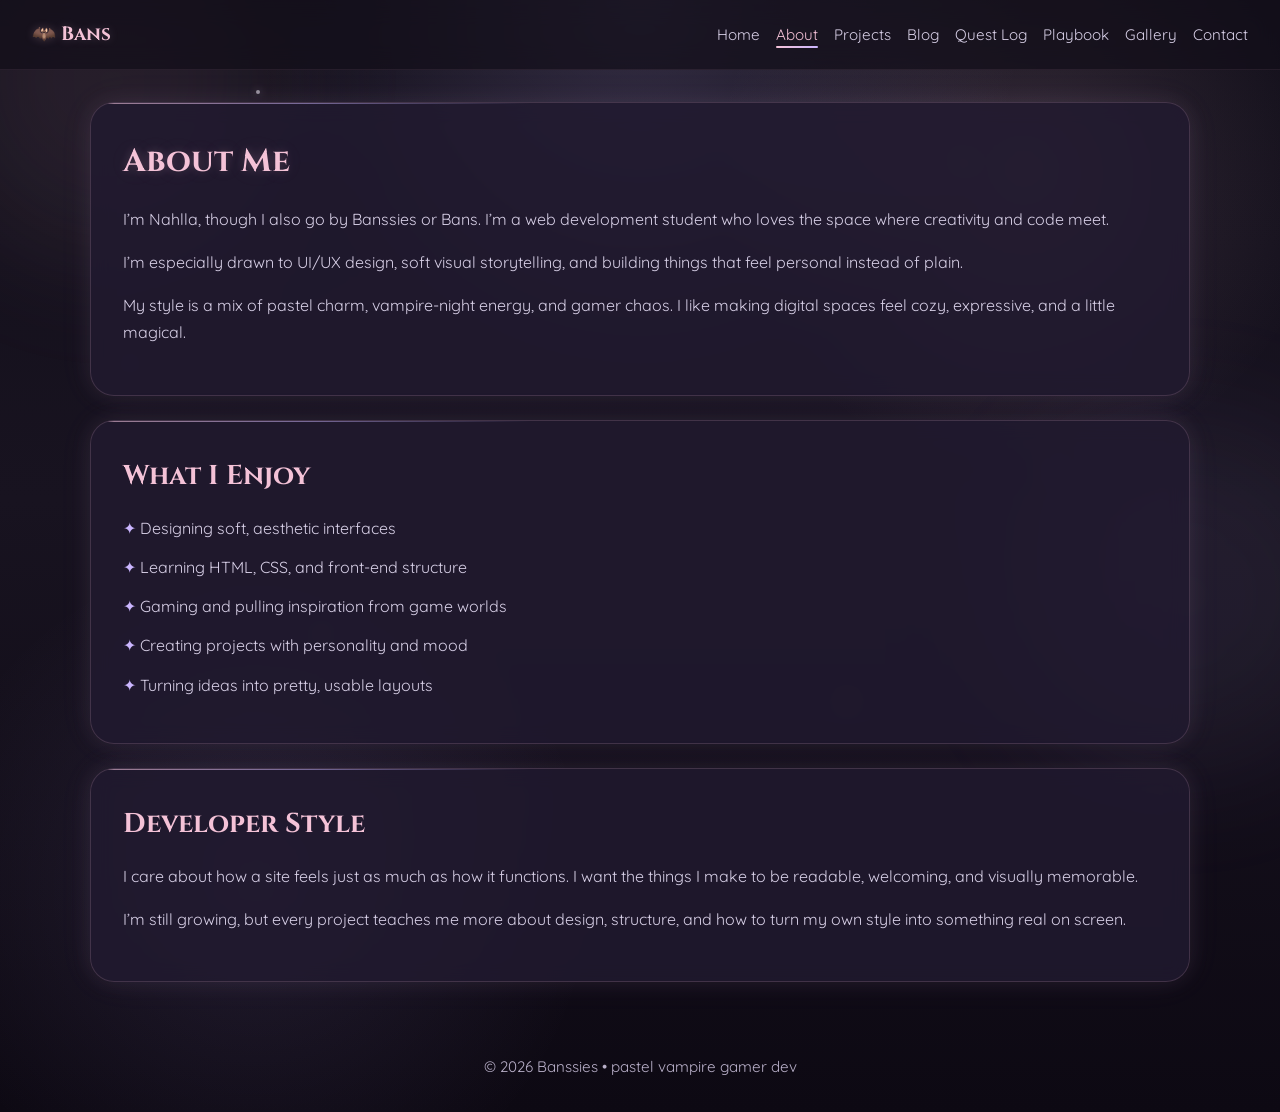
==== about.html @ f19340f7 "UHHHHHH" ====
<!DOCTYPE html>
<html lang="en">
<head>
  <meta charset="UTF-8" />
  <meta name="viewport" content="width=device-width, initial-scale=1.0" />
  <title>Banssies | About</title>
  <link rel="stylesheet" href="style.css" />
</head>
<body>
  <div class="sparkles" aria-hidden="true">
    <span></span><span></span><span></span>
    <span></span><span></span><span></span>
  </div>

  <nav class="navbar">
    <div class="nav-logo">🦇 Bans</div>
    <ul class="nav-links">
      <li><a href="index.html">Home</a></li>
      <li><a href="about.html" class="active">About</a></li>
      <li><a href="projects.html">Projects</a></li>
      <li><a href="blog.html">Blog</a></li>
      <li><a href="quest-log.html">Quest Log</a></li>
      <li><a href="playbook.html">Playbook</a></li>
      <li><a href="gallery.html">Gallery</a></li>
      <li><a href="contact.html">Contact</a></li>
    </ul>
  </nav>

  <main class="page-layout page-top">
    <section class="card">
      <h1 class="page-title">About Me</h1>
      <p>
        I’m Nahlla, though I also go by Banssies or Bans. I’m a web development
        student who loves the space where creativity and code meet.
      </p>
      <p>
        I’m especially drawn to UI/UX design, soft visual storytelling, and
        building things that feel personal instead of plain.
      </p>
      <p>
        My style is a mix of pastel charm, vampire-night energy, and gamer chaos.
        I like making digital spaces feel cozy, expressive, and a little magical.
      </p>
    </section>

    <section class="card">
      <h2>What I Enjoy</h2>
      <ul class="pretty-list">
        <li>Designing soft, aesthetic interfaces</li>
        <li>Learning HTML, CSS, and front-end structure</li>
        <li>Gaming and pulling inspiration from game worlds</li>
        <li>Creating projects with personality and mood</li>
        <li>Turning ideas into pretty, usable layouts</li>
      </ul>
    </section>

    <section class="card">
      <h2>Developer Style</h2>
      <p>
        I care about how a site feels just as much as how it functions. I want
        the things I make to be readable, welcoming, and visually memorable.
      </p>
      <p>
        I’m still growing, but every project teaches me more about design,
        structure, and how to turn my own style into something real on screen.
      </p>
    </section>
  </main>

  <footer>
    <p>© 2026 Banssies • pastel vampire gamer dev</p>
  </footer>
</body>
</html>
---- style.css ----
@import url('https://fonts.googleapis.com/css2?family=Cinzel:wght@400;600;700&family=Quicksand:wght@400;500;700&display=swap');

:root {
  --bg-main: #120f1a;
  --bg-dark: #181320;
  --bg-card: rgba(34, 26, 48, 0.82);
  --text-main: #f8f4ff;
  --text-soft: #d7cfe6;
  --text-fade: #b9b0c9;
  --pink: #f4c2d7;
  --rose: #d98ca3;
  --lavender: #cbb6ff;
  --silver: #c9c2d8;
  --border: rgba(244, 194, 215, 0.16);
  --border-soft: rgba(203, 182, 255, 0.14);
}

* {
  margin: 0;
  padding: 0;
  box-sizing: border-box;
}

html {
  scroll-behavior: smooth;
}

body {
  font-family: 'Quicksand', sans-serif;
  color: var(--text-main);
  line-height: 1.7;
  min-height: 100vh;
  overflow-x: hidden;
  background:
    radial-gradient(circle at top, rgba(203, 182, 255, 0.18), transparent 30%),
    radial-gradient(circle at 80% 15%, rgba(244, 194, 215, 0.14), transparent 22%),
    radial-gradient(circle at 20% 80%, rgba(191, 168, 255, 0.1), transparent 25%),
    linear-gradient(180deg, #120f1a 0%, #181320 45%, #0d0913 100%);
  position: relative;
}

body::before,
body::after {
  content: "";
  position: fixed;
  width: 22rem;
  height: 22rem;
  border-radius: 50%;
  filter: blur(70px);
  z-index: -1;
  opacity: 0.55;
  animation: floatGlow 10s ease-in-out infinite;
}

body::before {
  top: -6rem;
  left: -4rem;
  background: rgba(244, 194, 215, 0.16);
}

body::after {
  right: -5rem;
  bottom: 8rem;
  background: rgba(203, 182, 255, 0.13);
  animation-delay: 2s;
}

@keyframes floatGlow {
  0%, 100% {
    transform: translateY(0px) translateX(0px) scale(1);
  }
  50% {
    transform: translateY(20px) translateX(10px) scale(1.06);
  }
}

.sparkles {
  position: fixed;
  inset: 0;
  pointer-events: none;
  z-index: -1;
}

.sparkles span {
  position: absolute;
  width: 4px;
  height: 4px;
  background: rgba(248, 244, 255, 0.55);
  border-radius: 50%;
  box-shadow: 0 0 8px rgba(248, 244, 255, 0.35);
  animation: twinkle 4s infinite ease-in-out;
}

.sparkles span:nth-child(1) { top: 10%; left: 20%; animation-delay: 0s; }
.sparkles span:nth-child(2) { top: 18%; left: 75%; animation-delay: 1s; }
.sparkles span:nth-child(3) { top: 40%; left: 10%; animation-delay: 2s; }
.sparkles span:nth-child(4) { top: 52%; left: 82%; animation-delay: 1.5s; }
.sparkles span:nth-child(5) { top: 70%; left: 25%; animation-delay: 0.5s; }
.sparkles span:nth-child(6) { top: 78%; left: 66%; animation-delay: 2.5s; }

@keyframes twinkle {
  0%, 100% {
    opacity: 0.25;
    transform: scale(1);
  }
  50% {
    opacity: 0.9;
    transform: scale(1.8);
  }
}

.navbar {
  display: flex;
  justify-content: space-between;
  align-items: center;
  gap: 1rem;
  padding: 1.15rem 2rem;
  position: sticky;
  top: 0;
  z-index: 1000;
  background: rgba(18, 15, 26, 0.72);
  backdrop-filter: blur(12px);
  border-bottom: 1px solid rgba(244, 194, 215, 0.08);
}

.nav-logo {
  font-family: 'Cinzel', serif;
  color: var(--pink);
  font-size: 1.2rem;
  font-weight: 700;
  white-space: nowrap;
  text-shadow: 0 0 10px rgba(244, 194, 215, 0.22);
}

.nav-links {
  list-style: none;
  display: flex;
  flex-wrap: wrap;
  justify-content: flex-end;
  gap: 1rem;
}

.nav-links a {
  color: var(--text-soft);
  text-decoration: none;
  position: relative;
  transition: color 0.25s ease;
  font-size: 0.95rem;
}

.nav-links a::after {
  content: "";
  position: absolute;
  left: 0;
  bottom: -0.25rem;
  width: 0%;
  height: 2px;
  border-radius: 999px;
  background: linear-gradient(90deg, var(--pink), var(--lavender));
  transition: width 0.3s ease;
}

.nav-links a:hover,
.nav-links a.active {
  color: var(--pink);
}

.nav-links a:hover::after,
.nav-links a.active::after {
  width: 100%;
}

.hero {
  padding: 6rem 2rem 4rem;
  text-align: center;
}

.hero-text {
  max-width: 850px;
  margin: 0 auto;
  animation: fadeUp 1s ease;
}

.eyebrow {
  color: var(--lavender);
  letter-spacing: 1px;
  font-size: 0.95rem;
  margin-bottom: 1rem;
  text-transform: lowercase;
}

.hero h1,
.page-title {
  font-family: 'Cinzel', serif;
  color: var(--pink);
  text-shadow:
    0 0 10px rgba(244, 194, 215, 0.2),
    0 0 25px rgba(244, 194, 215, 0.1);
}

.hero h1 {
  font-size: clamp(2.7rem, 6vw, 4.7rem);
  margin-bottom: 1rem;
  animation: pulseTitle 4s ease-in-out infinite;
}

.page-title {
  font-size: 2rem;
  margin-bottom: 1rem;
}

@keyframes pulseTitle {
  0%, 100% {
    text-shadow:
      0 0 10px rgba(244, 194, 215, 0.18),
      0 0 25px rgba(244, 194, 215, 0.1);
  }
  50% {
    text-shadow:
      0 0 16px rgba(244, 194, 215, 0.32),
      0 0 34px rgba(203, 182, 255, 0.16);
  }
}

.tagline {
  max-width: 720px;
  margin: 0 auto 1.8rem;
  color: var(--text-soft);
  font-size: 1.08rem;
}

.hero-btn,
.inline-link {
  display: inline-block;
  text-decoration: none;
  color: var(--text-main);
  padding: 0.75rem 1.2rem;
  border-radius: 999px;
  border: 1px solid var(--border);
  background: linear-gradient(
    135deg,
    rgba(244, 194, 215, 0.18),
    rgba(203, 182, 255, 0.16)
  );
  box-shadow:
    0 0 14px rgba(244, 194, 215, 0.14),
    inset 0 0 8px rgba(255, 255, 255, 0.03);
  transition: transform 0.25s ease, box-shadow 0.25s ease;
}

.hero-btn:hover,
.inline-link:hover {
  transform: translateY(-3px);
  box-shadow:
    0 0 22px rgba(244, 194, 215, 0.24),
    0 0 30px rgba(203, 182, 255, 0.12);
}

.inline-link {
  margin-top: 0.85rem;
  font-size: 0.9rem;
}

.page-layout {
  width: min(1100px, 92%);
  margin: 0 auto;
  display: grid;
  gap: 1.5rem;
  padding-bottom: 3rem;
}

.page-top {
  padding-top: 2rem;
}

.card {
  position: relative;
  background: var(--bg-card);
  border: 1px solid var(--border);
  border-radius: 24px;
  padding: 2rem;
  backdrop-filter: blur(10px);
  box-shadow:
    0 0 22px rgba(244, 194, 215, 0.08),
    0 0 38px rgba(203, 182, 255, 0.05);
  animation: fadeUp 0.8s ease;
  overflow: hidden;
}

.card::before {
  content: "";
  position: absolute;
  top: 0;
  left: -20%;
  width: 60%;
  height: 1px;
  background: linear-gradient(
    90deg,
    transparent,
    rgba(244, 194, 215, 0.6),
    rgba(203, 182, 255, 0.5),
    transparent
  );
}

.card h2 {
  font-family: 'Cinzel', serif;
  color: var(--pink);
  margin-bottom: 1rem;
  font-size: 1.7rem;
}

.card p {
  color: var(--text-soft);
  margin-bottom: 1rem;
}

.pretty-list {
  list-style: none;
}

.pretty-list li {
  color: var(--text-soft);
  margin-bottom: 0.75rem;
}

.pretty-list li::before {
  content: "✦ ";
  color: var(--lavender);
}

.project-grid,
.stats-grid,
.blog-grid,
.quest-grid,
.tool-grid,
.gallery-grid {
  display: grid;
  gap: 1rem;
}

.project-grid,
.blog-grid,
.quest-grid,
.tool-grid,
.gallery-grid {
  grid-template-columns: repeat(auto-fit, minmax(240px, 1fr));
}

.stats-grid {
  grid-template-columns: repeat(auto-fit, minmax(220px, 1fr));
}

.project-card,
.stat-box,
.blog-post,
.quest-card,
.tool-card,
.gallery-card {
  position: relative;
  background: linear-gradient(
    180deg,
    rgba(46, 35, 63, 0.88),
    rgba(33, 25, 46, 0.88)
  );
  border: 1px solid var(--border-soft);
  border-radius: 20px;
  padding: 1.25rem;
  transition:
    transform 0.28s ease,
    border-color 0.28s ease,
    box-shadow 0.28s ease;
  overflow: hidden;
}

.project-card::before,
.stat-box::before,
.blog-post::before,
.quest-card::before,
.tool-card::before,
.gallery-card::before {
  content: "";
  position: absolute;
  inset: 0;
  background:
    radial-gradient(circle at top right, rgba(244, 194, 215, 0.08), transparent 30%),
    radial-gradient(circle at bottom left, rgba(203, 182, 255, 0.08), transparent 30%);
  pointer-events: none;
}

.project-card:hover,
.stat-box:hover,
.blog-post:hover,
.quest-card:hover,
.tool-card:hover,
.gallery-card:hover {
  transform: translateY(-5px);
  border-color: rgba(244, 194, 215, 0.32);
  box-shadow:
    0 0 18px rgba(244, 194, 215, 0.12),
    0 0 28px rgba(203, 182, 255, 0.08);
}

.project-card h3,
.blog-post h3,
.quest-card h3,
.tool-card h3,
.gallery-card h3 {
  color: var(--lavender);
  margin-bottom: 0.4rem;
  font-size: 1.2rem;
}

.project-tag {
  display: inline-block;
  margin-top: 0.8rem;
  padding: 0.35rem 0.75rem;
  border-radius: 999px;
  font-size: 0.85rem;
  color: var(--text-main);
  background: rgba(203, 182, 255, 0.12);
  border: 1px solid rgba(203, 182, 255, 0.15);
}

.stat-title,
.blog-date {
  display: block;
  color: var(--rose);
  font-size: 0.86rem;
  text-transform: uppercase;
  letter-spacing: 1px;
  margin-bottom: 0.45rem;
}

.stat-value {
  color: var(--text-main);
  font-weight: 600;
}

.quest-status {
  display: inline-block;
  margin-bottom: 0.8rem;
  padding: 0.3rem 0.7rem;
  border-radius: 999px;
  font-size: 0.8rem;
  letter-spacing: 0.5px;
  text-transform: uppercase;
}

.active-status {
  background: rgba(203, 182, 255, 0.16);
  color: var(--lavender);
  border: 1px solid rgba(203, 182, 255, 0.25);
}

.done-status {
  background: rgba(244, 194, 215, 0.16);
  color: var(--pink);
  border: 1px solid rgba(244, 194, 215, 0.25);
}

.future-status {
  background: rgba(201, 194, 216, 0.12);
  color: var(--silver);
  border: 1px solid rgba(201, 194, 216, 0.2);
}

.gallery-placeholder {
  height: 180px;
  border-radius: 16px;
  display: grid;
  place-items: center;
  margin-bottom: 1rem;
  color: var(--text-main);
  font-weight: 600;
  background:
    linear-gradient(135deg, rgba(244, 194, 215, 0.16), rgba(203, 182, 255, 0.16));
  border: 1px solid rgba(244, 194, 215, 0.15);
}

.contact-note {
  color: var(--lavender);
  font-style: italic;
}

footer {
  text-align: center;
  padding: 1.5rem 1rem 2rem;
  color: var(--text-fade);
  font-size: 0.95rem;
}

@keyframes fadeUp {
  from {
    opacity: 0;
    transform: translateY(18px);
  }
  to {
    opacity: 1;
    transform: translateY(0);
  }
}

@media (max-width: 900px) {
  .navbar {
    flex-direction: column;
    align-items: flex-start;
  }

  .nav-links {
    justify-content: flex-start;
  }
}

@media (max-width: 700px) {
  .hero {
    padding-top: 4.5rem;
  }

  .card {
    padding: 1.4rem;
  }

  .nav-links a {
    font-size: 0.9rem;
  }
}
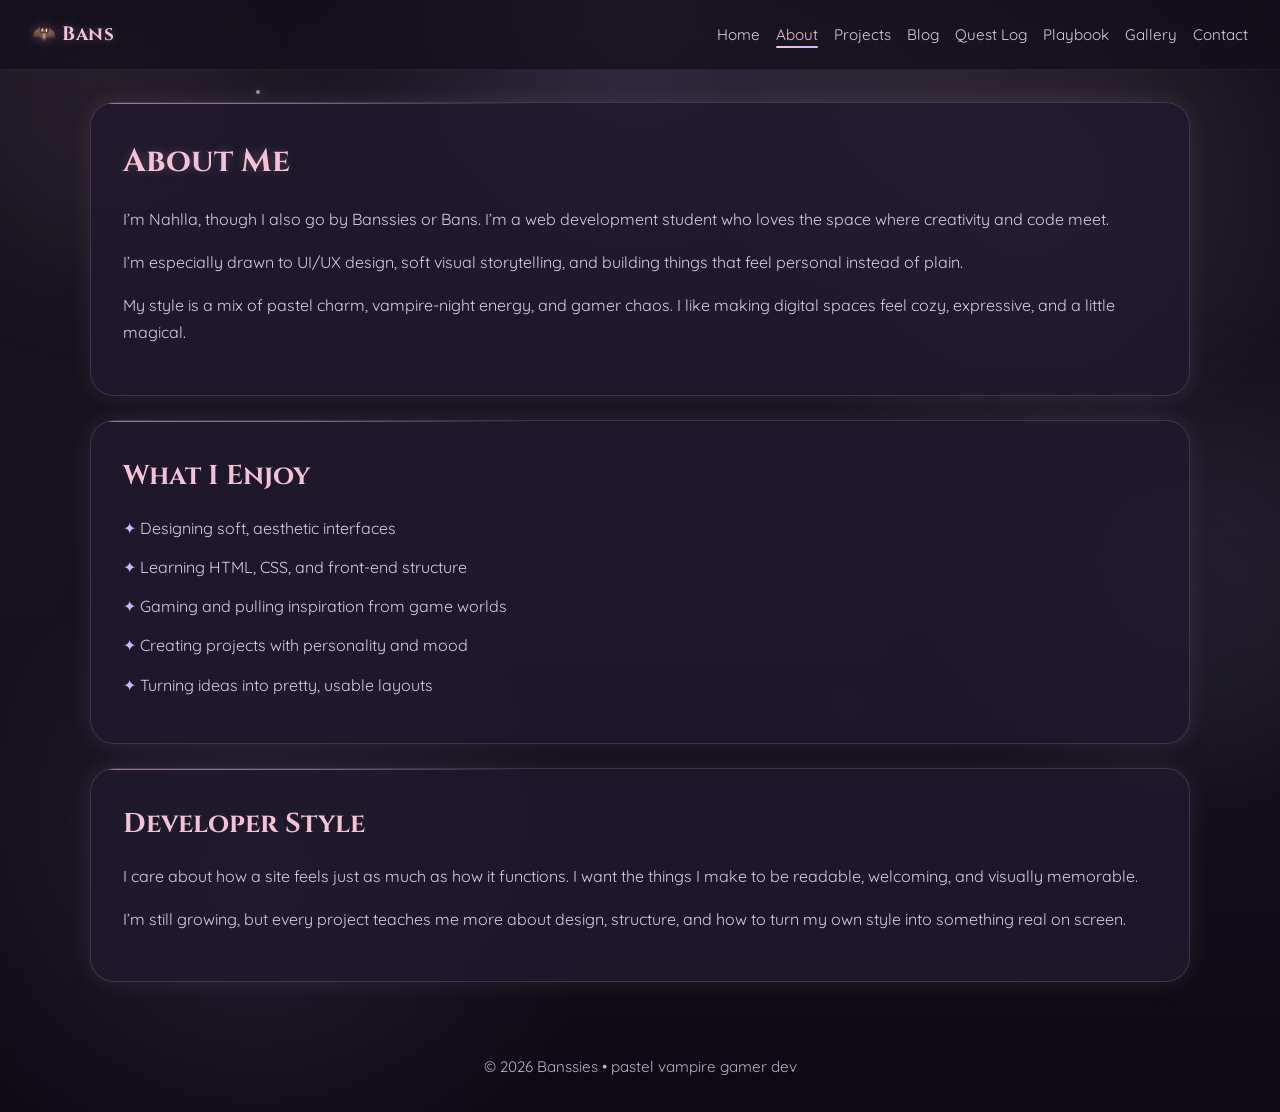
==== commit df7149ce: "lookin fineeee" ====
--- a/about.html
+++ b/about.html
@@ -6,6 +6,7 @@
   <title>Banssies | About</title>
   <link rel="stylesheet" href="style.css" />
 </head>
+<script src="script.js"></script>
 <body>
   <div class="sparkles" aria-hidden="true">
     <span></span><span></span><span></span>
--- a/style.css
+++ b/style.css
@@ -39,6 +39,7 @@
   position: relative;
 }
 
+/* floating glow blobs */
 body::before,
 body::after {
   content: "";
@@ -47,7 +48,7 @@
   height: 22rem;
   border-radius: 50%;
   filter: blur(70px);
-  z-index: -1;
+  z-index: -3;
   opacity: 0.55;
   animation: floatGlow 10s ease-in-out infinite;
 }
@@ -74,11 +75,12 @@
   }
 }
 
+/* sparkles */
 .sparkles {
   position: fixed;
   inset: 0;
   pointer-events: none;
-  z-index: -1;
+  z-index: -2;
 }
 
 .sparkles span {
@@ -97,15 +99,65 @@
 .sparkles span:nth-child(4) { top: 52%; left: 82%; animation-delay: 1.5s; }
 .sparkles span:nth-child(5) { top: 70%; left: 25%; animation-delay: 0.5s; }
 .sparkles span:nth-child(6) { top: 78%; left: 66%; animation-delay: 2.5s; }
+.sparkles span:nth-child(7) { top: 12%; left: 55%; animation-delay: 3s; }
+.sparkles span:nth-child(8) { top: 62%; left: 48%; animation-delay: 1.8s; }
+.sparkles span:nth-child(9) { top: 88%; left: 14%; animation-delay: 2.2s; }
+.sparkles span:nth-child(10) { top: 30%; left: 90%; animation-delay: 0.8s; }
 
 @keyframes twinkle {
   0%, 100% {
-    opacity: 0.25;
+    opacity: 0.2;
     transform: scale(1);
   }
   50% {
-    opacity: 0.9;
-    transform: scale(1.8);
+    opacity: 0.95;
+    transform: scale(1.9);
+  }
+}
+
+/* tiny drifting stars */
+.stars {
+  position: fixed;
+  inset: 0;
+  pointer-events: none;
+  z-index: -1;
+  overflow: hidden;
+}
+
+.stars span {
+  position: absolute;
+  display: block;
+  width: 2px;
+  height: 2px;
+  background: rgba(255, 255, 255, 0.75);
+  border-radius: 50%;
+  box-shadow: 0 0 6px rgba(255, 255, 255, 0.45);
+  animation: driftStar linear infinite;
+}
+
+.stars span:nth-child(1) { top: 8%; left: 8%; animation-duration: 18s; }
+.stars span:nth-child(2) { top: 20%; left: 34%; animation-duration: 22s; }
+.stars span:nth-child(3) { top: 12%; left: 62%; animation-duration: 20s; }
+.stars span:nth-child(4) { top: 30%; left: 82%; animation-duration: 24s; }
+.stars span:nth-child(5) { top: 48%; left: 15%; animation-duration: 19s; }
+.stars span:nth-child(6) { top: 55%; left: 44%; animation-duration: 23s; }
+.stars span:nth-child(7) { top: 64%; left: 72%; animation-duration: 18s; }
+.stars span:nth-child(8) { top: 82%; left: 26%; animation-duration: 21s; }
+.stars span:nth-child(9) { top: 74%; left: 58%; animation-duration: 25s; }
+.stars span:nth-child(10) { top: 90%; left: 84%; animation-duration: 20s; }
+
+@keyframes driftStar {
+  0% {
+    transform: translateY(0px) translateX(0px);
+    opacity: 0.35;
+  }
+  50% {
+    transform: translateY(-12px) translateX(6px);
+    opacity: 0.95;
+  }
+  100% {
+    transform: translateY(0px) translateX(0px);
+    opacity: 0.35;
   }
 }
 
@@ -129,7 +181,14 @@
   font-size: 1.2rem;
   font-weight: 700;
   white-space: nowrap;
-  text-shadow: 0 0 10px rgba(244, 194, 215, 0.22);
+  text-shadow:
+    0 0 10px rgba(244, 194, 215, 0.22),
+    0 0 18px rgba(203, 182, 255, 0.18);
+  letter-spacing: 0.5px;
+}
+
+.nav-logo .logo-accent {
+  color: var(--lavender);
 }
 
 .nav-links {
@@ -173,6 +232,21 @@
 .hero {
   padding: 6rem 2rem 4rem;
   text-align: center;
+  position: relative;
+}
+
+.hero::after {
+  content: "";
+  position: absolute;
+  inset: auto 0 0 0;
+  height: 1px;
+  background: linear-gradient(
+    90deg,
+    transparent,
+    rgba(244, 194, 215, 0.4),
+    rgba(203, 182, 255, 0.4),
+    transparent
+  );
 }
 
 .hero-text {
@@ -394,11 +468,12 @@
 .quest-card:hover,
 .tool-card:hover,
 .gallery-card:hover {
-  transform: translateY(-5px);
-  border-color: rgba(244, 194, 215, 0.32);
+  transform: translateY(-7px);
+  border-color: rgba(244, 194, 215, 0.36);
   box-shadow:
-    0 0 18px rgba(244, 194, 215, 0.12),
-    0 0 28px rgba(203, 182, 255, 0.08);
+    0 0 18px rgba(244, 194, 215, 0.15),
+    0 0 30px rgba(203, 182, 255, 0.12),
+    inset 0 0 18px rgba(255, 255, 255, 0.02);
 }
 
 .project-card h3,
@@ -483,6 +558,34 @@
   font-style: italic;
 }
 
+/* moon divider */
+.moon-divider {
+  display: flex;
+  align-items: center;
+  justify-content: center;
+  gap: 1rem;
+  padding: 0.25rem 0;
+}
+
+.moon-divider .line {
+  height: 1px;
+  width: 100%;
+  max-width: 180px;
+  background: linear-gradient(
+    90deg,
+    transparent,
+    rgba(244, 194, 215, 0.45),
+    rgba(203, 182, 255, 0.45),
+    transparent
+  );
+}
+
+.moon-divider .moon {
+  color: var(--lavender);
+  font-size: 1.1rem;
+  text-shadow: 0 0 12px rgba(203, 182, 255, 0.25);
+}
+
 footer {
   text-align: center;
   padding: 1.5rem 1rem 2rem;
@@ -524,4 +627,342 @@
   .nav-links a {
     font-size: 0.9rem;
   }
+
+  .moon-divider .line {
+    max-width: 90px;
+  }
+}
+
+/* hero gentle float */
+.hero-text {
+  animation: fadeUp 1s ease, heroFloat 5s ease-in-out infinite;
+}
+
+@keyframes heroFloat {
+  0%, 100% {
+    transform: translateY(0px);
+  }
+  50% {
+    transform: translateY(-6px);
+  }
+}
+
+/* cards fade in slightly staggered */
+.page-layout > .card:nth-of-type(1) {
+  animation: fadeUp 0.7s ease;
+}
+
+.page-layout > .card:nth-of-type(2) {
+  animation: fadeUp 0.9s ease;
+}
+
+.page-layout > .card:nth-of-type(3) {
+  animation: fadeUp 1.1s ease;
+}
+
+.page-layout > .card:nth-of-type(4) {
+  animation: fadeUp 1.3s ease;
+}
+
+/* soft shimmer sweep on cards */
+.card::after {
+  content: "";
+  position: absolute;
+  top: -20%;
+  left: -120%;
+  width: 60%;
+  height: 140%;
+  background: linear-gradient(
+    120deg,
+    transparent,
+    rgba(255, 255, 255, 0.05),
+    transparent
+  );
+  transform: rotate(12deg);
+  animation: shimmerSweep 9s linear infinite;
+  pointer-events: none;
+}
+
+@keyframes shimmerSweep {
+  0% {
+    left: -120%;
+  }
+  100% {
+    left: 140%;
+  }
+}
+
+/* stronger animated glow on buttons */
+.hero-btn,
+.inline-link {
+  background-size: 200% 200%;
+  animation: buttonGlowShift 5s ease infinite;
+}
+
+@keyframes buttonGlowShift {
+  0% {
+    background-position: 0% 50%;
+    box-shadow:
+      0 0 14px rgba(244, 194, 215, 0.14),
+      inset 0 0 8px rgba(255, 255, 255, 0.03);
+  }
+  50% {
+    background-position: 100% 50%;
+    box-shadow:
+      0 0 20px rgba(244, 194, 215, 0.22),
+      0 0 28px rgba(203, 182, 255, 0.14),
+      inset 0 0 8px rgba(255, 255, 255, 0.04);
+  }
+  100% {
+    background-position: 0% 50%;
+    box-shadow:
+      0 0 14px rgba(244, 194, 215, 0.14),
+      inset 0 0 8px rgba(255, 255, 255, 0.03);
+  }
+}
+
+/* project / blog / tool / quest cards get a soft breathing glow */
+.project-card,
+.blog-post,
+.quest-card,
+.tool-card,
+.gallery-card,
+.stat-box {
+  animation: cardBreath 6s ease-in-out infinite;
+}
+
+@keyframes cardBreath {
+  0%, 100% {
+    box-shadow:
+      0 0 10px rgba(244, 194, 215, 0.06),
+      0 0 18px rgba(203, 182, 255, 0.04);
+  }
+  50% {
+    box-shadow:
+      0 0 16px rgba(244, 194, 215, 0.12),
+      0 0 26px rgba(203, 182, 255, 0.08);
+  }
+}
+
+/* make hovered cards tilt just a tiny bit more */
+.project-card:hover,
+.blog-post:hover,
+.quest-card:hover,
+.tool-card:hover,
+.gallery-card:hover,
+.stat-box:hover {
+  transform: translateY(-7px) scale(1.015);
+}
+
+/* moon divider gently drifts */
+.moon-divider .moon {
+  animation: moonDrift 4s ease-in-out infinite;
+}
+
+@keyframes moonDrift {
+  0%, 100% {
+    transform: translateY(0px);
+    opacity: 0.85;
+  }
+  50% {
+    transform: translateY(-4px);
+    opacity: 1;
+  }
+}
+
+/* divider lines softly pulse */
+.moon-divider .line {
+  animation: linePulse 4s ease-in-out infinite;
+}
+
+@keyframes linePulse {
+  0%, 100% {
+    opacity: 0.45;
+  }
+  50% {
+    opacity: 0.9;
+  }
+}
+
+/* gallery placeholders pulse */
+.gallery-placeholder {
+  animation: placeholderPulse 4s ease-in-out infinite;
+}
+
+@keyframes placeholderPulse {
+  0%, 100% {
+    transform: scale(1);
+    box-shadow: 0 0 0 rgba(244, 194, 215, 0);
+  }
+  50% {
+    transform: scale(1.015);
+    box-shadow:
+      0 0 16px rgba(244, 194, 215, 0.12),
+      0 0 22px rgba(203, 182, 255, 0.08);
+  }
+}
+
+/* navbar logo tiny magical pulse */
+.nav-logo {
+  animation: logoPulse 4.5s ease-in-out infinite;
+}
+
+@keyframes logoPulse {
+  0%, 100% {
+    text-shadow:
+      0 0 10px rgba(244, 194, 215, 0.22),
+      0 0 18px rgba(203, 182, 255, 0.18);
+  }
+  50% {
+    text-shadow:
+      0 0 14px rgba(244, 194, 215, 0.34),
+      0 0 28px rgba(203, 182, 255, 0.22);
+  }
+}
+.floating-bat {
+  position: absolute;
+  top: 2rem;
+  right: 10%;
+  font-size: 1.4rem;
+  color: var(--lavender);
+  opacity: 0.7;
+  animation: batFloat 6s ease-in-out infinite;
+  pointer-events: none;
+}
+
+@keyframes batFloat {
+  0%, 100% {
+    transform: translateY(0px) translateX(0px) rotate(0deg);
+  }
+  25% {
+    transform: translateY(-8px) translateX(4px) rotate(-4deg);
+  }
+  50% {
+    transform: translateY(-2px) translateX(10px) rotate(2deg);
+  }
+  75% {
+    transform: translateY(-10px) translateX(2px) rotate(-3deg);
+  }
+}
+/* scroll reveal */
+.reveal {
+  opacity: 0;
+  transform: translateY(26px);
+  transition: opacity 0.8s ease, transform 0.8s ease;
+}
+
+.reveal.show {
+  opacity: 1;
+  transform: translateY(0);
+}
+
+/* cleaner professional hero actions */
+.hero-actions {
+  display: flex;
+  justify-content: center;
+  gap: 0.9rem;
+  flex-wrap: wrap;
+  margin-top: 1.2rem;
+}
+
+.secondary-btn {
+  display: inline-block;
+  text-decoration: none;
+  color: var(--text-main);
+  padding: 0.75rem 1.2rem;
+  border-radius: 999px;
+  border: 1px solid rgba(203, 182, 255, 0.2);
+  background: rgba(255, 255, 255, 0.03);
+  transition: transform 0.25s ease, border-color 0.25s ease, box-shadow 0.25s ease;
+}
+
+.secondary-btn:hover {
+  transform: translateY(-3px);
+  border-color: rgba(244, 194, 215, 0.3);
+  box-shadow:
+    0 0 16px rgba(244, 194, 215, 0.12),
+    0 0 24px rgba(203, 182, 255, 0.08);
+}
+
+/* project action buttons */
+.project-actions {
+  display: flex;
+  gap: 0.75rem;
+  flex-wrap: wrap;
+  margin-top: 1rem;
+}
+
+.project-link {
+  display: inline-block;
+  text-decoration: none;
+  color: var(--text-main);
+  font-size: 0.9rem;
+  padding: 0.65rem 1rem;
+  border-radius: 999px;
+  border: 1px solid var(--border);
+  background: linear-gradient(
+    135deg,
+    rgba(244, 194, 215, 0.14),
+    rgba(203, 182, 255, 0.14)
+  );
+  transition: transform 0.25s ease, box-shadow 0.25s ease, border-color 0.25s ease;
+}
+
+.project-link:hover {
+  transform: translateY(-3px);
+  border-color: rgba(244, 194, 215, 0.32);
+  box-shadow:
+    0 0 16px rgba(244, 194, 215, 0.14),
+    0 0 24px rgba(203, 182, 255, 0.1);
+}
+
+/* contact links */
+.contact-link {
+  color: var(--text-main);
+  text-decoration: none;
+  border-bottom: 1px solid rgba(244, 194, 215, 0.2);
+  transition: color 0.25s ease, border-color 0.25s ease;
+}
+
+.contact-link:hover {
+  color: var(--pink);
+  border-color: rgba(244, 194, 215, 0.5);
+}
+
+/* slightly more polished hero text width */
+.hero-copy {
+  max-width: 760px;
+  margin: 0 auto;
+}
+
+.hero-role {
+  color: var(--lavender);
+  font-size: 1rem;
+  margin-bottom: 0.9rem;
+  letter-spacing: 0.6px;
+}
+
+/* gallery real image support for later */
+.gallery-image {
+  width: 100%;
+  height: 180px;
+  object-fit: cover;
+  border-radius: 16px;
+  margin-bottom: 1rem;
+  border: 1px solid rgba(244, 194, 215, 0.15);
+  transition: transform 0.35s ease, box-shadow 0.35s ease;
+}
+
+.gallery-card:hover .gallery-image {
+  transform: scale(1.03);
+  box-shadow:
+    0 0 16px rgba(244, 194, 215, 0.12),
+    0 0 24px rgba(203, 182, 255, 0.08);
+}
+
+@media (max-width: 700px) {
+  .hero-actions,
+  .project-actions {
+    justify-content: center;
+  }
 }
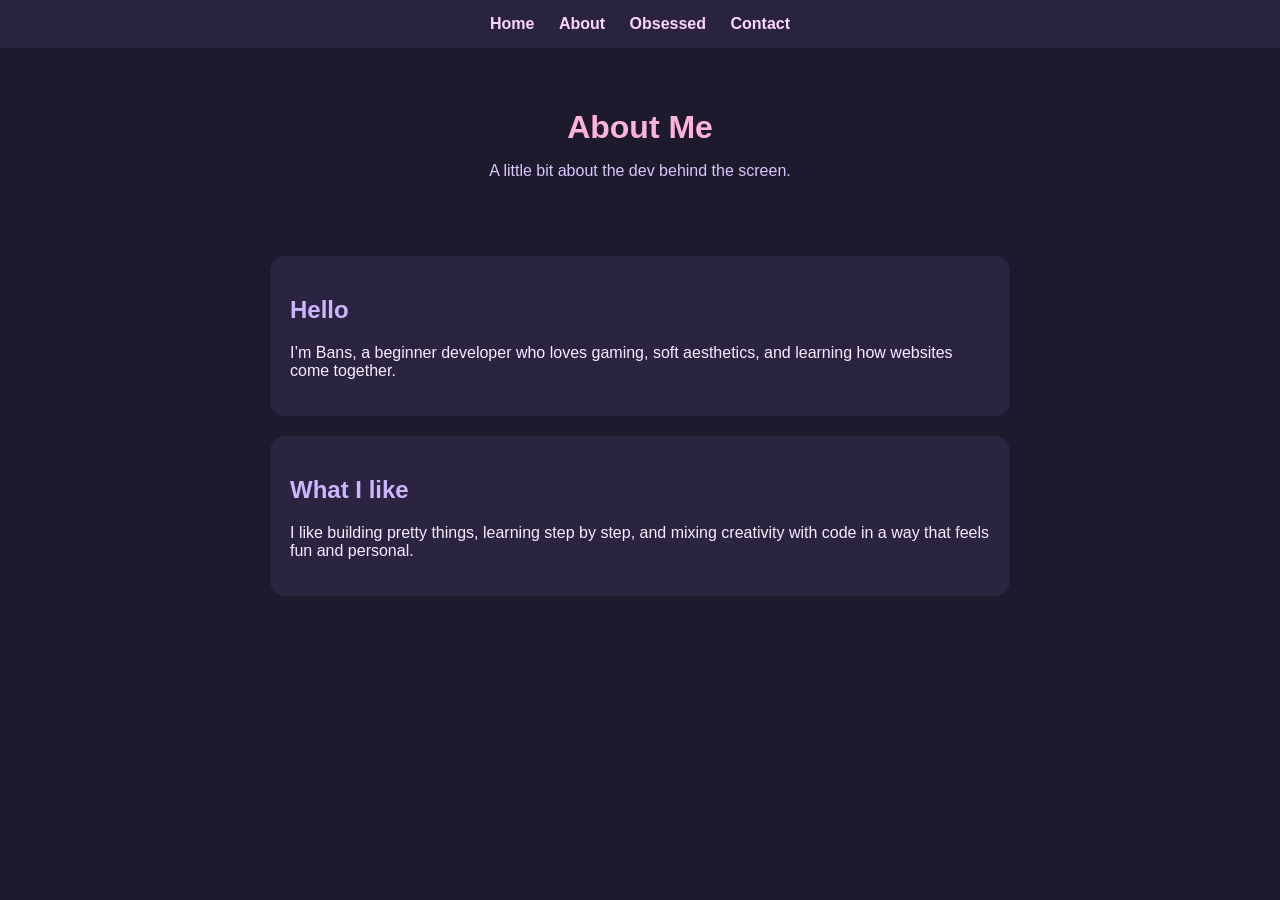
==== commit 1ab6be29: "changed the font and added link above header" ====
--- a/about.html
+++ b/about.html
@@ -1,75 +1,38 @@
-<!DOCTYPE html>
-<html lang="en">
+<html>
 <head>
-  <meta charset="UTF-8" />
-  <meta name="viewport" content="width=device-width, initial-scale=1.0" />
-  <title>Banssies | About</title>
-  <link rel="stylesheet" href="style.css" />
+  <title>About</title>
+  <link rel="stylesheet" href="style.css">
 </head>
-<script src="script.js"></script>
+
 <body>
-  <div class="sparkles" aria-hidden="true">
-    <span></span><span></span><span></span>
-    <span></span><span></span><span></span>
+
+  <div class="nav">
+    <a href="index.html">Home</a>
+    <a href="about.html">About</a>
+    <a href="obsessed.html">Obsessed</a>
+    <a href="contact.html">Contact</a>
   </div>
 
-  <nav class="navbar">
-    <div class="nav-logo">🦇 Bans</div>
-    <ul class="nav-links">
-      <li><a href="index.html">Home</a></li>
-      <li><a href="about.html" class="active">About</a></li>
-      <li><a href="projects.html">Projects</a></li>
-      <li><a href="blog.html">Blog</a></li>
-      <li><a href="quest-log.html">Quest Log</a></li>
-      <li><a href="playbook.html">Playbook</a></li>
-      <li><a href="gallery.html">Gallery</a></li>
-      <li><a href="contact.html">Contact</a></li>
-    </ul>
-  </nav>
+  <div class="hero">
+    <h1>About Me</h1>
+    <p>A little bit about the dev behind the screen.</p>
+  </div>
 
-  <main class="page-layout page-top">
-    <section class="card">
-      <h1 class="page-title">About Me</h1>
-      <p>
-        I’m Nahlla, though I also go by Banssies or Bans. I’m a web development
-        student who loves the space where creativity and code meet.
-      </p>
-      <p>
-        I’m especially drawn to UI/UX design, soft visual storytelling, and
-        building things that feel personal instead of plain.
-      </p>
-      <p>
-        My style is a mix of pastel charm, vampire-night energy, and gamer chaos.
-        I like making digital spaces feel cozy, expressive, and a little magical.
-      </p>
-    </section>
+  <div class="card">
+    <h2>Hello</h2>
+    <p>
+      I’m Bans, a beginner developer who loves gaming, soft aesthetics,
+      and learning how websites come together.
+    </p>
+  </div>
 
-    <section class="card">
-      <h2>What I Enjoy</h2>
-      <ul class="pretty-list">
-        <li>Designing soft, aesthetic interfaces</li>
-        <li>Learning HTML, CSS, and front-end structure</li>
-        <li>Gaming and pulling inspiration from game worlds</li>
-        <li>Creating projects with personality and mood</li>
-        <li>Turning ideas into pretty, usable layouts</li>
-      </ul>
-    </section>
+  <div class="card">
+    <h2>What I like</h2>
+    <p>
+      I like building pretty things, learning step by step, and mixing creativity
+      with code in a way that feels fun and personal.
+    </p>
+  </div>
 
-    <section class="card">
-      <h2>Developer Style</h2>
-      <p>
-        I care about how a site feels just as much as how it functions. I want
-        the things I make to be readable, welcoming, and visually memorable.
-      </p>
-      <p>
-        I’m still growing, but every project teaches me more about design,
-        structure, and how to turn my own style into something real on screen.
-      </p>
-    </section>
-  </main>
-
-  <footer>
-    <p>© 2026 Banssies • pastel vampire gamer dev</p>
-  </footer>
 </body>
 </html>
--- a/style.css
+++ b/style.css
@@ -1,968 +1,85 @@
-@import url('https://fonts.googleapis.com/css2?family=Cinzel:wght@400;600;700&family=Quicksand:wght@400;500;700&display=swap');
-
-:root {
-  --bg-main: #120f1a;
-  --bg-dark: #181320;
-  --bg-card: rgba(34, 26, 48, 0.82);
-  --text-main: #f8f4ff;
-  --text-soft: #d7cfe6;
-  --text-fade: #b9b0c9;
-  --pink: #f4c2d7;
-  --rose: #d98ca3;
-  --lavender: #cbb6ff;
-  --silver: #c9c2d8;
-  --border: rgba(244, 194, 215, 0.16);
-  --border-soft: rgba(203, 182, 255, 0.14);
+body {
+  background-color: #1e1a2e;
+  color: #f8eeff;
+ font-family: 'Quicksand', sans-serif;
+  margin: 0;
 }
 
-* {
-  margin: 0;
-  padding: 0;
-  box-sizing: border-box;
+.nav {
+  background-color: #2a2340;
+  text-align: center;
+  padding: 15px;
 }
 
-html {
-  scroll-behavior: smooth;
+.nav a {
+  color: #ffd6f6;
+  text-decoration: none;
+  margin: 10px;
+  font-weight: bold;
 }
 
-body {
-  font-family: 'Quicksand', sans-serif;
-  color: var(--text-main);
-  line-height: 1.7;
-  min-height: 100vh;
-  overflow-x: hidden;
-  background:
-    radial-gradient(circle at top, rgba(203, 182, 255, 0.18), transparent 30%),
-    radial-gradient(circle at 80% 15%, rgba(244, 194, 215, 0.14), transparent 22%),
-    radial-gradient(circle at 20% 80%, rgba(191, 168, 255, 0.1), transparent 25%),
-    linear-gradient(180deg, #120f1a 0%, #181320 45%, #0d0913 100%);
-  position: relative;
-}
-
-/* floating glow blobs */
-body::before,
-body::after {
-  content: "";
-  position: fixed;
-  width: 22rem;
-  height: 22rem;
-  border-radius: 50%;
-  filter: blur(70px);
-  z-index: -3;
-  opacity: 0.55;
-  animation: floatGlow 10s ease-in-out infinite;
-}
-
-body::before {
-  top: -6rem;
-  left: -4rem;
-  background: rgba(244, 194, 215, 0.16);
-}
-
-body::after {
-  right: -5rem;
-  bottom: 8rem;
-  background: rgba(203, 182, 255, 0.13);
-  animation-delay: 2s;
-}
-
-@keyframes floatGlow {
-  0%, 100% {
-    transform: translateY(0px) translateX(0px) scale(1);
-  }
-  50% {
-    transform: translateY(20px) translateX(10px) scale(1.06);
-  }
-}
-
-/* sparkles */
-.sparkles {
-  position: fixed;
-  inset: 0;
-  pointer-events: none;
-  z-index: -2;
-}
-
-.sparkles span {
-  position: absolute;
-  width: 4px;
-  height: 4px;
-  background: rgba(248, 244, 255, 0.55);
-  border-radius: 50%;
-  box-shadow: 0 0 8px rgba(248, 244, 255, 0.35);
-  animation: twinkle 4s infinite ease-in-out;
-}
-
-.sparkles span:nth-child(1) { top: 10%; left: 20%; animation-delay: 0s; }
-.sparkles span:nth-child(2) { top: 18%; left: 75%; animation-delay: 1s; }
-.sparkles span:nth-child(3) { top: 40%; left: 10%; animation-delay: 2s; }
-.sparkles span:nth-child(4) { top: 52%; left: 82%; animation-delay: 1.5s; }
-.sparkles span:nth-child(5) { top: 70%; left: 25%; animation-delay: 0.5s; }
-.sparkles span:nth-child(6) { top: 78%; left: 66%; animation-delay: 2.5s; }
-.sparkles span:nth-child(7) { top: 12%; left: 55%; animation-delay: 3s; }
-.sparkles span:nth-child(8) { top: 62%; left: 48%; animation-delay: 1.8s; }
-.sparkles span:nth-child(9) { top: 88%; left: 14%; animation-delay: 2.2s; }
-.sparkles span:nth-child(10) { top: 30%; left: 90%; animation-delay: 0.8s; }
-
-@keyframes twinkle {
-  0%, 100% {
-    opacity: 0.2;
-    transform: scale(1);
-  }
-  50% {
-    opacity: 0.95;
-    transform: scale(1.9);
-  }
-}
-
-/* tiny drifting stars */
-.stars {
-  position: fixed;
-  inset: 0;
-  pointer-events: none;
-  z-index: -1;
-  overflow: hidden;
-}
-
-.stars span {
-  position: absolute;
-  display: block;
-  width: 2px;
-  height: 2px;
-  background: rgba(255, 255, 255, 0.75);
-  border-radius: 50%;
-  box-shadow: 0 0 6px rgba(255, 255, 255, 0.45);
-  animation: driftStar linear infinite;
-}
-
-.stars span:nth-child(1) { top: 8%; left: 8%; animation-duration: 18s; }
-.stars span:nth-child(2) { top: 20%; left: 34%; animation-duration: 22s; }
-.stars span:nth-child(3) { top: 12%; left: 62%; animation-duration: 20s; }
-.stars span:nth-child(4) { top: 30%; left: 82%; animation-duration: 24s; }
-.stars span:nth-child(5) { top: 48%; left: 15%; animation-duration: 19s; }
-.stars span:nth-child(6) { top: 55%; left: 44%; animation-duration: 23s; }
-.stars span:nth-child(7) { top: 64%; left: 72%; animation-duration: 18s; }
-.stars span:nth-child(8) { top: 82%; left: 26%; animation-duration: 21s; }
-.stars span:nth-child(9) { top: 74%; left: 58%; animation-duration: 25s; }
-.stars span:nth-child(10) { top: 90%; left: 84%; animation-duration: 20s; }
-
-@keyframes driftStar {
-  0% {
-    transform: translateY(0px) translateX(0px);
-    opacity: 0.35;
-  }
-  50% {
-    transform: translateY(-12px) translateX(6px);
-    opacity: 0.95;
-  }
-  100% {
-    transform: translateY(0px) translateX(0px);
-    opacity: 0.35;
-  }
-}
-
-.navbar {
-  display: flex;
-  justify-content: space-between;
-  align-items: center;
-  gap: 1rem;
-  padding: 1.15rem 2rem;
-  position: sticky;
-  top: 0;
-  z-index: 1000;
-  background: rgba(18, 15, 26, 0.72);
-  backdrop-filter: blur(12px);
-  border-bottom: 1px solid rgba(244, 194, 215, 0.08);
-}
-
-.nav-logo {
-  font-family: 'Cinzel', serif;
-  color: var(--pink);
-  font-size: 1.2rem;
-  font-weight: 700;
-  white-space: nowrap;
-  text-shadow:
-    0 0 10px rgba(244, 194, 215, 0.22),
-    0 0 18px rgba(203, 182, 255, 0.18);
-  letter-spacing: 0.5px;
-}
-
-.nav-logo .logo-accent {
-  color: var(--lavender);
-}
-
-.nav-links {
-  list-style: none;
-  display: flex;
-  flex-wrap: wrap;
-  justify-content: flex-end;
-  gap: 1rem;
-}
-
-.nav-links a {
-  color: var(--text-soft);
-  text-decoration: none;
-  position: relative;
-  transition: color 0.25s ease;
-  font-size: 0.95rem;
-}
-
-.nav-links a::after {
-  content: "";
-  position: absolute;
-  left: 0;
-  bottom: -0.25rem;
-  width: 0%;
-  height: 2px;
-  border-radius: 999px;
-  background: linear-gradient(90deg, var(--pink), var(--lavender));
-  transition: width 0.3s ease;
-}
-
-.nav-links a:hover,
-.nav-links a.active {
-  color: var(--pink);
-}
-
-.nav-links a:hover::after,
-.nav-links a.active::after {
-  width: 100%;
+.nav a:hover {
+  color: white;
 }
 
 .hero {
-  padding: 6rem 2rem 4rem;
   text-align: center;
-  position: relative;
-}
-
-.hero::after {
-  content: "";
-  position: absolute;
-  inset: auto 0 0 0;
-  height: 1px;
-  background: linear-gradient(
-    90deg,
-    transparent,
-    rgba(244, 194, 215, 0.4),
-    rgba(203, 182, 255, 0.4),
-    transparent
-  );
-}
-
-.hero-text {
-  max-width: 850px;
-  margin: 0 auto;
-  animation: fadeUp 1s ease;
-}
-
-.eyebrow {
-  color: var(--lavender);
-  letter-spacing: 1px;
-  font-size: 0.95rem;
-  margin-bottom: 1rem;
-  text-transform: lowercase;
-}
-
-.hero h1,
-.page-title {
-  font-family: 'Cinzel', serif;
-  color: var(--pink);
-  text-shadow:
-    0 0 10px rgba(244, 194, 215, 0.2),
-    0 0 25px rgba(244, 194, 215, 0.1);
+  padding: 40px 20px;
 }
 
 .hero h1 {
-  font-size: clamp(2.7rem, 6vw, 4.7rem);
-  margin-bottom: 1rem;
-  animation: pulseTitle 4s ease-in-out infinite;
+  color: #ffb3d9;
+  margin-bottom: 10px;
 }
 
-.page-title {
-  font-size: 2rem;
-  margin-bottom: 1rem;
-}
-
-@keyframes pulseTitle {
-  0%, 100% {
-    text-shadow:
-      0 0 10px rgba(244, 194, 215, 0.18),
-      0 0 25px rgba(244, 194, 215, 0.1);
-  }
-  50% {
-    text-shadow:
-      0 0 16px rgba(244, 194, 215, 0.32),
-      0 0 34px rgba(203, 182, 255, 0.16);
-  }
-}
-
-.tagline {
-  max-width: 720px;
-  margin: 0 auto 1.8rem;
-  color: var(--text-soft);
-  font-size: 1.08rem;
-}
-
-.hero-btn,
-.inline-link {
-  display: inline-block;
-  text-decoration: none;
-  color: var(--text-main);
-  padding: 0.75rem 1.2rem;
-  border-radius: 999px;
-  border: 1px solid var(--border);
-  background: linear-gradient(
-    135deg,
-    rgba(244, 194, 215, 0.18),
-    rgba(203, 182, 255, 0.16)
-  );
-  box-shadow:
-    0 0 14px rgba(244, 194, 215, 0.14),
-    inset 0 0 8px rgba(255, 255, 255, 0.03);
-  transition: transform 0.25s ease, box-shadow 0.25s ease;
-}
-
-.hero-btn:hover,
-.inline-link:hover {
-  transform: translateY(-3px);
-  box-shadow:
-    0 0 22px rgba(244, 194, 215, 0.24),
-    0 0 30px rgba(203, 182, 255, 0.12);
-}
-
-.inline-link {
-  margin-top: 0.85rem;
-  font-size: 0.9rem;
-}
-
-.page-layout {
-  width: min(1100px, 92%);
-  margin: 0 auto;
-  display: grid;
-  gap: 1.5rem;
-  padding-bottom: 3rem;
-}
-
-.page-top {
-  padding-top: 2rem;
+.hero p {
+  color: #d9c7ff;
 }
 
 .card {
-  position: relative;
-  background: var(--bg-card);
-  border: 1px solid var(--border);
-  border-radius: 24px;
-  padding: 2rem;
-  backdrop-filter: blur(10px);
-  box-shadow:
-    0 0 22px rgba(244, 194, 215, 0.08),
-    0 0 38px rgba(203, 182, 255, 0.05);
-  animation: fadeUp 0.8s ease;
-  overflow: hidden;
+  background-color: #2b2440;
+  width: 80%;
+  max-width: 700px;
+  margin: 20px auto;
+  padding: 20px;
+  border-radius: 15px;
 }
 
-.card::before {
-  content: "";
-  position: absolute;
-  top: 0;
-  left: -20%;
-  width: 60%;
-  height: 1px;
-  background: linear-gradient(
-    90deg,
-    transparent,
-    rgba(244, 194, 215, 0.6),
-    rgba(203, 182, 255, 0.5),
-    transparent
-  );
+h2 {
+  color: #cdb4ff;
 }
 
-.card h2 {
-  font-family: 'Cinzel', serif;
-  color: var(--pink);
-  margin-bottom: 1rem;
-  font-size: 1.7rem;
+ul {
+  padding-left: 20px;
 }
 
-.card p {
-  color: var(--text-soft);
-  margin-bottom: 1rem;
+form {
+  display: flex;
+  flex-direction: column;
 }
 
-.pretty-list {
-  list-style: none;
+label {
+  margin-top: 10px;
+  margin-bottom: 5px;
 }
 
-.pretty-list li {
-  color: var(--text-soft);
-  margin-bottom: 0.75rem;
+input, textarea {
+  padding: 10px;
+  border: none;
+  border-radius: 8px;
+  margin-bottom: 10px;
+  font-family: Arial, sans-serif;
 }
 
-.pretty-list li::before {
-  content: "✦ ";
-  color: var(--lavender);
+button {
+  background-color: #ffb3d9;
+  color: #1e1a2e;
+  border: none;
+  padding: 10px;
+  border-radius: 8px;
+  font-weight: bold;
 }
 
-.project-grid,
-.stats-grid,
-.blog-grid,
-.quest-grid,
-.tool-grid,
-.gallery-grid {
-  display: grid;
-  gap: 1rem;
-}
-
-.project-grid,
-.blog-grid,
-.quest-grid,
-.tool-grid,
-.gallery-grid {
-  grid-template-columns: repeat(auto-fit, minmax(240px, 1fr));
-}
-
-.stats-grid {
-  grid-template-columns: repeat(auto-fit, minmax(220px, 1fr));
-}
-
-.project-card,
-.stat-box,
-.blog-post,
-.quest-card,
-.tool-card,
-.gallery-card {
-  position: relative;
-  background: linear-gradient(
-    180deg,
-    rgba(46, 35, 63, 0.88),
-    rgba(33, 25, 46, 0.88)
-  );
-  border: 1px solid var(--border-soft);
-  border-radius: 20px;
-  padding: 1.25rem;
-  transition:
-    transform 0.28s ease,
-    border-color 0.28s ease,
-    box-shadow 0.28s ease;
-  overflow: hidden;
-}
-
-.project-card::before,
-.stat-box::before,
-.blog-post::before,
-.quest-card::before,
-.tool-card::before,
-.gallery-card::before {
-  content: "";
-  position: absolute;
-  inset: 0;
-  background:
-    radial-gradient(circle at top right, rgba(244, 194, 215, 0.08), transparent 30%),
-    radial-gradient(circle at bottom left, rgba(203, 182, 255, 0.08), transparent 30%);
-  pointer-events: none;
-}
-
-.project-card:hover,
-.stat-box:hover,
-.blog-post:hover,
-.quest-card:hover,
-.tool-card:hover,
-.gallery-card:hover {
-  transform: translateY(-7px);
-  border-color: rgba(244, 194, 215, 0.36);
-  box-shadow:
-    0 0 18px rgba(244, 194, 215, 0.15),
-    0 0 30px rgba(203, 182, 255, 0.12),
-    inset 0 0 18px rgba(255, 255, 255, 0.02);
-}
-
-.project-card h3,
-.blog-post h3,
-.quest-card h3,
-.tool-card h3,
-.gallery-card h3 {
-  color: var(--lavender);
-  margin-bottom: 0.4rem;
-  font-size: 1.2rem;
-}
-
-.project-tag {
-  display: inline-block;
-  margin-top: 0.8rem;
-  padding: 0.35rem 0.75rem;
-  border-radius: 999px;
-  font-size: 0.85rem;
-  color: var(--text-main);
-  background: rgba(203, 182, 255, 0.12);
-  border: 1px solid rgba(203, 182, 255, 0.15);
-}
-
-.stat-title,
-.blog-date {
-  display: block;
-  color: var(--rose);
-  font-size: 0.86rem;
-  text-transform: uppercase;
-  letter-spacing: 1px;
-  margin-bottom: 0.45rem;
-}
-
-.stat-value {
-  color: var(--text-main);
-  font-weight: 600;
-}
-
-.quest-status {
-  display: inline-block;
-  margin-bottom: 0.8rem;
-  padding: 0.3rem 0.7rem;
-  border-radius: 999px;
-  font-size: 0.8rem;
-  letter-spacing: 0.5px;
-  text-transform: uppercase;
-}
-
-.active-status {
-  background: rgba(203, 182, 255, 0.16);
-  color: var(--lavender);
-  border: 1px solid rgba(203, 182, 255, 0.25);
-}
-
-.done-status {
-  background: rgba(244, 194, 215, 0.16);
-  color: var(--pink);
-  border: 1px solid rgba(244, 194, 215, 0.25);
-}
-
-.future-status {
-  background: rgba(201, 194, 216, 0.12);
-  color: var(--silver);
-  border: 1px solid rgba(201, 194, 216, 0.2);
-}
-
-.gallery-placeholder {
-  height: 180px;
-  border-radius: 16px;
-  display: grid;
-  place-items: center;
-  margin-bottom: 1rem;
-  color: var(--text-main);
-  font-weight: 600;
-  background:
-    linear-gradient(135deg, rgba(244, 194, 215, 0.16), rgba(203, 182, 255, 0.16));
-  border: 1px solid rgba(244, 194, 215, 0.15);
-}
-
-.contact-note {
-  color: var(--lavender);
-  font-style: italic;
-}
-
-/* moon divider */
-.moon-divider {
-  display: flex;
-  align-items: center;
-  justify-content: center;
-  gap: 1rem;
-  padding: 0.25rem 0;
-}
-
-.moon-divider .line {
-  height: 1px;
-  width: 100%;
-  max-width: 180px;
-  background: linear-gradient(
-    90deg,
-    transparent,
-    rgba(244, 194, 215, 0.45),
-    rgba(203, 182, 255, 0.45),
-    transparent
-  );
-}
-
-.moon-divider .moon {
-  color: var(--lavender);
-  font-size: 1.1rem;
-  text-shadow: 0 0 12px rgba(203, 182, 255, 0.25);
-}
-
-footer {
-  text-align: center;
-  padding: 1.5rem 1rem 2rem;
-  color: var(--text-fade);
-  font-size: 0.95rem;
-}
-
-@keyframes fadeUp {
-  from {
-    opacity: 0;
-    transform: translateY(18px);
-  }
-  to {
-    opacity: 1;
-    transform: translateY(0);
-  }
-}
-
-@media (max-width: 900px) {
-  .navbar {
-    flex-direction: column;
-    align-items: flex-start;
-  }
-
-  .nav-links {
-    justify-content: flex-start;
-  }
-}
-
-@media (max-width: 700px) {
-  .hero {
-    padding-top: 4.5rem;
-  }
-
-  .card {
-    padding: 1.4rem;
-  }
-
-  .nav-links a {
-    font-size: 0.9rem;
-  }
-
-  .moon-divider .line {
-    max-width: 90px;
-  }
-}
-
-/* hero gentle float */
-.hero-text {
-  animation: fadeUp 1s ease, heroFloat 5s ease-in-out infinite;
-}
-
-@keyframes heroFloat {
-  0%, 100% {
-    transform: translateY(0px);
-  }
-  50% {
-    transform: translateY(-6px);
-  }
-}
-
-/* cards fade in slightly staggered */
-.page-layout > .card:nth-of-type(1) {
-  animation: fadeUp 0.7s ease;
-}
-
-.page-layout > .card:nth-of-type(2) {
-  animation: fadeUp 0.9s ease;
-}
-
-.page-layout > .card:nth-of-type(3) {
-  animation: fadeUp 1.1s ease;
-}
-
-.page-layout > .card:nth-of-type(4) {
-  animation: fadeUp 1.3s ease;
-}
-
-/* soft shimmer sweep on cards */
-.card::after {
-  content: "";
-  position: absolute;
-  top: -20%;
-  left: -120%;
-  width: 60%;
-  height: 140%;
-  background: linear-gradient(
-    120deg,
-    transparent,
-    rgba(255, 255, 255, 0.05),
-    transparent
-  );
-  transform: rotate(12deg);
-  animation: shimmerSweep 9s linear infinite;
-  pointer-events: none;
-}
-
-@keyframes shimmerSweep {
-  0% {
-    left: -120%;
-  }
-  100% {
-    left: 140%;
-  }
-}
-
-/* stronger animated glow on buttons */
-.hero-btn,
-.inline-link {
-  background-size: 200% 200%;
-  animation: buttonGlowShift 5s ease infinite;
-}
-
-@keyframes buttonGlowShift {
-  0% {
-    background-position: 0% 50%;
-    box-shadow:
-      0 0 14px rgba(244, 194, 215, 0.14),
-      inset 0 0 8px rgba(255, 255, 255, 0.03);
-  }
-  50% {
-    background-position: 100% 50%;
-    box-shadow:
-      0 0 20px rgba(244, 194, 215, 0.22),
-      0 0 28px rgba(203, 182, 255, 0.14),
-      inset 0 0 8px rgba(255, 255, 255, 0.04);
-  }
-  100% {
-    background-position: 0% 50%;
-    box-shadow:
-      0 0 14px rgba(244, 194, 215, 0.14),
-      inset 0 0 8px rgba(255, 255, 255, 0.03);
-  }
-}
-
-/* project / blog / tool / quest cards get a soft breathing glow */
-.project-card,
-.blog-post,
-.quest-card,
-.tool-card,
-.gallery-card,
-.stat-box {
-  animation: cardBreath 6s ease-in-out infinite;
-}
-
-@keyframes cardBreath {
-  0%, 100% {
-    box-shadow:
-      0 0 10px rgba(244, 194, 215, 0.06),
-      0 0 18px rgba(203, 182, 255, 0.04);
-  }
-  50% {
-    box-shadow:
-      0 0 16px rgba(244, 194, 215, 0.12),
-      0 0 26px rgba(203, 182, 255, 0.08);
-  }
-}
-
-/* make hovered cards tilt just a tiny bit more */
-.project-card:hover,
-.blog-post:hover,
-.quest-card:hover,
-.tool-card:hover,
-.gallery-card:hover,
-.stat-box:hover {
-  transform: translateY(-7px) scale(1.015);
-}
-
-/* moon divider gently drifts */
-.moon-divider .moon {
-  animation: moonDrift 4s ease-in-out infinite;
-}
-
-@keyframes moonDrift {
-  0%, 100% {
-    transform: translateY(0px);
-    opacity: 0.85;
-  }
-  50% {
-    transform: translateY(-4px);
-    opacity: 1;
-  }
-}
-
-/* divider lines softly pulse */
-.moon-divider .line {
-  animation: linePulse 4s ease-in-out infinite;
-}
-
-@keyframes linePulse {
-  0%, 100% {
-    opacity: 0.45;
-  }
-  50% {
-    opacity: 0.9;
-  }
-}
-
-/* gallery placeholders pulse */
-.gallery-placeholder {
-  animation: placeholderPulse 4s ease-in-out infinite;
-}
-
-@keyframes placeholderPulse {
-  0%, 100% {
-    transform: scale(1);
-    box-shadow: 0 0 0 rgba(244, 194, 215, 0);
-  }
-  50% {
-    transform: scale(1.015);
-    box-shadow:
-      0 0 16px rgba(244, 194, 215, 0.12),
-      0 0 22px rgba(203, 182, 255, 0.08);
-  }
-}
-
-/* navbar logo tiny magical pulse */
-.nav-logo {
-  animation: logoPulse 4.5s ease-in-out infinite;
-}
-
-@keyframes logoPulse {
-  0%, 100% {
-    text-shadow:
-      0 0 10px rgba(244, 194, 215, 0.22),
-      0 0 18px rgba(203, 182, 255, 0.18);
-  }
-  50% {
-    text-shadow:
-      0 0 14px rgba(244, 194, 215, 0.34),
-      0 0 28px rgba(203, 182, 255, 0.22);
-  }
-}
-.floating-bat {
-  position: absolute;
-  top: 2rem;
-  right: 10%;
-  font-size: 1.4rem;
-  color: var(--lavender);
-  opacity: 0.7;
-  animation: batFloat 6s ease-in-out infinite;
-  pointer-events: none;
-}
-
-@keyframes batFloat {
-  0%, 100% {
-    transform: translateY(0px) translateX(0px) rotate(0deg);
-  }
-  25% {
-    transform: translateY(-8px) translateX(4px) rotate(-4deg);
-  }
-  50% {
-    transform: translateY(-2px) translateX(10px) rotate(2deg);
-  }
-  75% {
-    transform: translateY(-10px) translateX(2px) rotate(-3deg);
-  }
-}
-/* scroll reveal */
-.reveal {
-  opacity: 0;
-  transform: translateY(26px);
-  transition: opacity 0.8s ease, transform 0.8s ease;
-}
-
-.reveal.show {
-  opacity: 1;
-  transform: translateY(0);
-}
-
-/* cleaner professional hero actions */
-.hero-actions {
-  display: flex;
-  justify-content: center;
-  gap: 0.9rem;
-  flex-wrap: wrap;
-  margin-top: 1.2rem;
-}
-
-.secondary-btn {
-  display: inline-block;
-  text-decoration: none;
-  color: var(--text-main);
-  padding: 0.75rem 1.2rem;
-  border-radius: 999px;
-  border: 1px solid rgba(203, 182, 255, 0.2);
-  background: rgba(255, 255, 255, 0.03);
-  transition: transform 0.25s ease, border-color 0.25s ease, box-shadow 0.25s ease;
-}
-
-.secondary-btn:hover {
-  transform: translateY(-3px);
-  border-color: rgba(244, 194, 215, 0.3);
-  box-shadow:
-    0 0 16px rgba(244, 194, 215, 0.12),
-    0 0 24px rgba(203, 182, 255, 0.08);
-}
-
-/* project action buttons */
-.project-actions {
-  display: flex;
-  gap: 0.75rem;
-  flex-wrap: wrap;
-  margin-top: 1rem;
-}
-
-.project-link {
-  display: inline-block;
-  text-decoration: none;
-  color: var(--text-main);
-  font-size: 0.9rem;
-  padding: 0.65rem 1rem;
-  border-radius: 999px;
-  border: 1px solid var(--border);
-  background: linear-gradient(
-    135deg,
-    rgba(244, 194, 215, 0.14),
-    rgba(203, 182, 255, 0.14)
-  );
-  transition: transform 0.25s ease, box-shadow 0.25s ease, border-color 0.25s ease;
-}
-
-.project-link:hover {
-  transform: translateY(-3px);
-  border-color: rgba(244, 194, 215, 0.32);
-  box-shadow:
-    0 0 16px rgba(244, 194, 215, 0.14),
-    0 0 24px rgba(203, 182, 255, 0.1);
-}
-
-/* contact links */
-.contact-link {
-  color: var(--text-main);
-  text-decoration: none;
-  border-bottom: 1px solid rgba(244, 194, 215, 0.2);
-  transition: color 0.25s ease, border-color 0.25s ease;
-}
-
-.contact-link:hover {
-  color: var(--pink);
-  border-color: rgba(244, 194, 215, 0.5);
-}
-
-/* slightly more polished hero text width */
-.hero-copy {
-  max-width: 760px;
-  margin: 0 auto;
-}
-
-.hero-role {
-  color: var(--lavender);
-  font-size: 1rem;
-  margin-bottom: 0.9rem;
-  letter-spacing: 0.6px;
-}
-
-/* gallery real image support for later */
-.gallery-image {
-  width: 100%;
-  height: 180px;
-  object-fit: cover;
-  border-radius: 16px;
-  margin-bottom: 1rem;
-  border: 1px solid rgba(244, 194, 215, 0.15);
-  transition: transform 0.35s ease, box-shadow 0.35s ease;
-}
-
-.gallery-card:hover .gallery-image {
-  transform: scale(1.03);
-  box-shadow:
-    0 0 16px rgba(244, 194, 215, 0.12),
-    0 0 24px rgba(203, 182, 255, 0.08);
-}
-
-@media (max-width: 700px) {
-  .hero-actions,
-  .project-actions {
-    justify-content: center;
-  }
+button:hover {
+  background-color: #ffd6f6;
 }
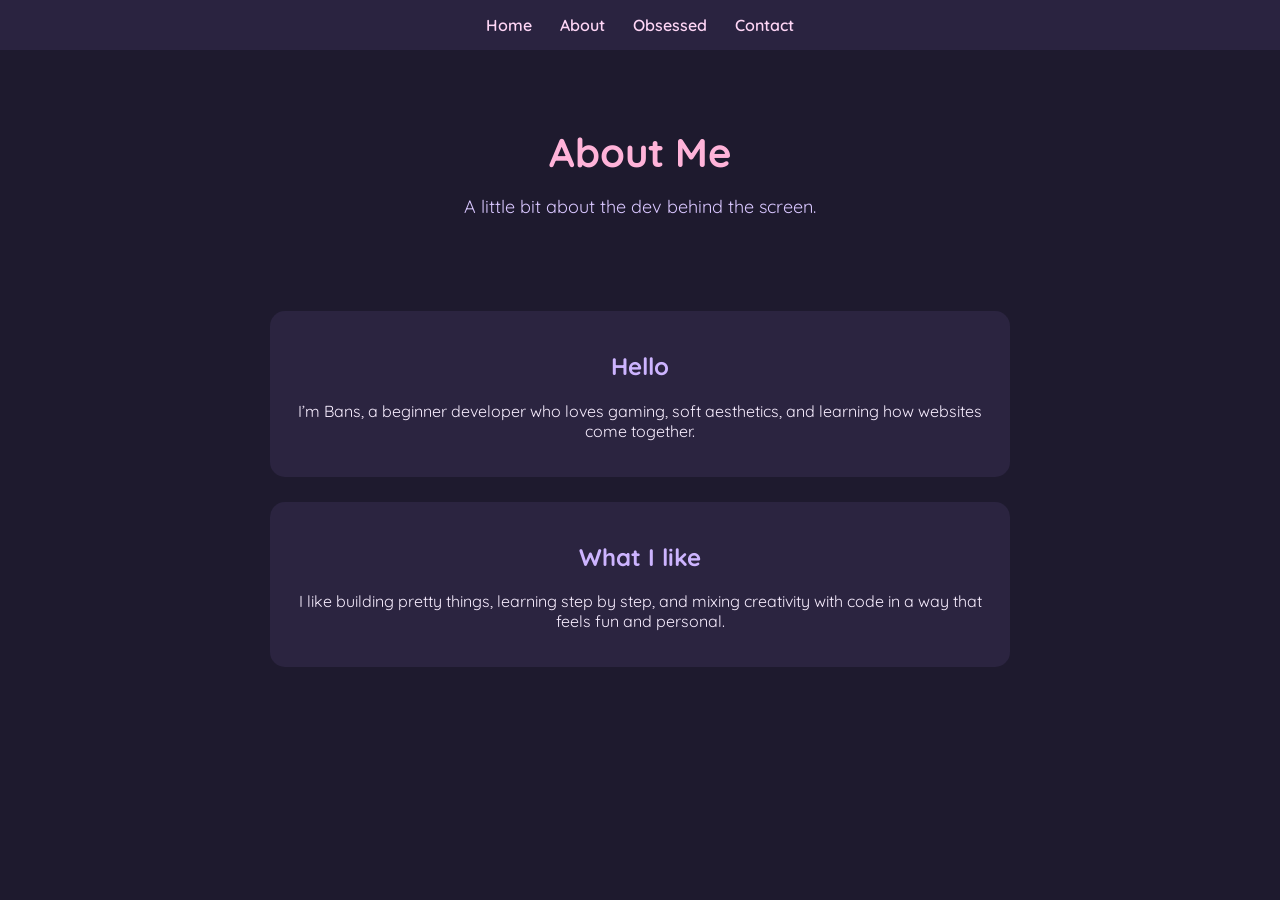
==== commit 338c7920: "edited the css so i understood whats what better" ====
--- a/about.html
+++ b/about.html
@@ -1,6 +1,7 @@
 <html>
 <head>
   <title>About</title>
+  <link href="https://fonts.googleapis.com/css2?family=Quicksand:wght@300;400;600&display=swap" rel="stylesheet">
   <link rel="stylesheet" href="style.css">
 </head>
 
--- a/style.css
+++ b/style.css
@@ -1,21 +1,22 @@
 body {
   background-color: #1e1a2e;
   color: #f8eeff;
- font-family: 'Quicksand', sans-serif;
+  font-family: 'Quicksand', sans-serif;
   margin: 0;
+  text-align: center;
 }
 
 .nav {
   background-color: #2a2340;
-  text-align: center;
   padding: 15px;
 }
 
 .nav a {
   color: #ffd6f6;
   text-decoration: none;
-  margin: 10px;
-  font-weight: bold;
+  margin: 12px;
+  font-weight: 600;
+  font-size: 16px;
 }
 
 .nav a:hover {
@@ -23,24 +24,25 @@
 }
 
 .hero {
-  text-align: center;
-  padding: 40px 20px;
+  padding: 50px 20px;
 }
 
 .hero h1 {
   color: #ffb3d9;
+  font-size: 40px;
   margin-bottom: 10px;
 }
 
 .hero p {
   color: #d9c7ff;
+  font-size: 18px;
 }
 
 .card {
   background-color: #2b2440;
   width: 80%;
   max-width: 700px;
-  margin: 20px auto;
+  margin: 25px auto;
   padding: 20px;
   border-radius: 15px;
 }
@@ -50,32 +52,43 @@
 }
 
 ul {
-  padding-left: 20px;
+  text-align: left;
+  display: inline-block;
 }
 
 form {
   display: flex;
   flex-direction: column;
+  align-items: center;
 }
 
 label {
   margin-top: 10px;
-  margin-bottom: 5px;
 }
 
-input, textarea {
+input {
+  width: 80%;
+  max-width: 400px;
   padding: 10px;
+  border-radius: 8px;
   border: none;
+  margin-bottom: 10px;
+}
+
+textarea {
+  width: 80%;
+  max-width: 400px;
+  padding: 10px;
   border-radius: 8px;
+  border: none;
   margin-bottom: 10px;
-  font-family: Arial, sans-serif;
 }
 
 button {
   background-color: #ffb3d9;
   color: #1e1a2e;
   border: none;
-  padding: 10px;
+  padding: 10px 20px;
   border-radius: 8px;
   font-weight: bold;
 }
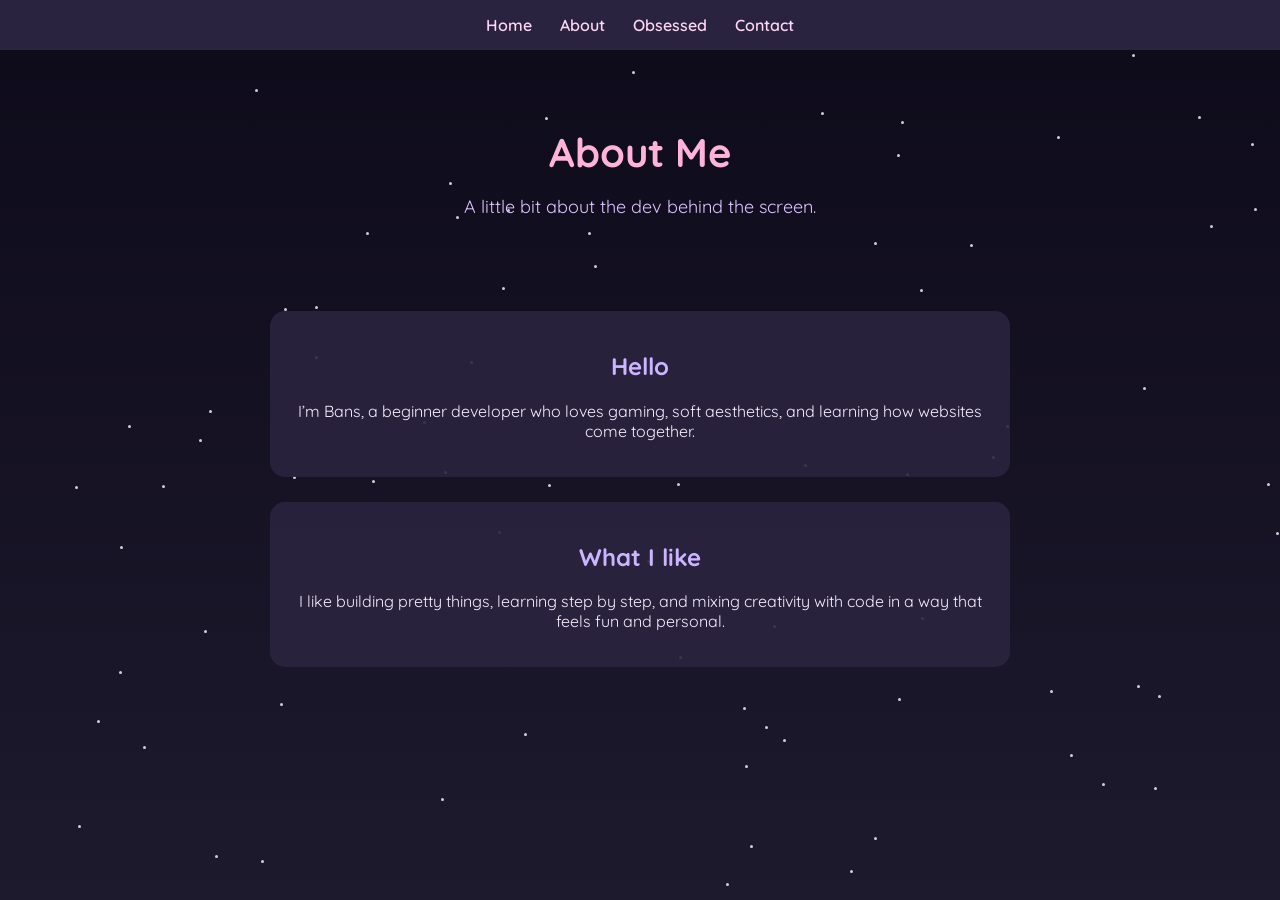
==== commit dfe5b14e: "forgot some coding on the stars" ====
--- a/about.html
+++ b/about.html
@@ -34,6 +34,6 @@
       with code in a way that feels fun and personal.
     </p>
   </div>
-
+<script src="script.js"></script>
 </body>
 </html>
--- a/style.css
+++ b/style.css
@@ -92,6 +92,145 @@
   border-radius: 8px;
   font-weight: bold;
 }
+body {
+  background: linear-gradient(to bottom, #0d0a1a, #1e1a2e);
+  color: #f8eeff;
+  font-family: 'Quicksand', sans-serif;
+  margin: 0;
+  text-align: center;
+  overflow-x: hidden;
+  position: relative;
+}
+
+.stars {
+  position: fixed;
+  top: 0;
+  left: 0;
+  width: 100%;
+  height: 100%;
+  pointer-events: none;
+  z-index: 0;
+}
+
+.star {
+  position: absolute;
+  width: 3px;
+  height: 3px;
+  background: white;
+  border-radius: 50%;
+  opacity: 0.8;
+  animation: floatStar linear infinite;
+}
+
+@keyframes floatStar {
+  0% {
+    transform: translateY(0px);
+    opacity: 0.2;
+  }
+
+  50% {
+    opacity: 1;
+  }
+
+  100% {
+    transform: translateY(-40px);
+    opacity: 0.2;
+  }
+}
+
+.nav,
+.hero,
+.card {
+  position: relative;
+  z-index: 1;
+}
+
+.nav {
+  background-color: #2a2340;
+  padding: 15px;
+}
+
+.nav a {
+  color: #ffd6f6;
+  text-decoration: none;
+  margin: 12px;
+  font-weight: 600;
+  font-size: 16px;
+}
+
+.nav a:hover {
+  color: white;
+}
+
+.hero {
+  padding: 50px 20px;
+}
+
+.hero h1 {
+  color: #ffb3d9;
+  font-size: 40px;
+  margin-bottom: 10px;
+}
+
+.hero p {
+  color: #d9c7ff;
+  font-size: 18px;
+}
+
+.card {
+  background-color: rgba(43, 36, 64, 0.9);
+  width: 80%;
+  max-width: 700px;
+  margin: 25px auto;
+  padding: 20px;
+  border-radius: 15px;
+}
+
+h2 {
+  color: #cdb4ff;
+}
+
+ul {
+  text-align: left;
+  display: inline-block;
+}
+
+form {
+  display: flex;
+  flex-direction: column;
+  align-items: center;
+}
+
+label {
+  margin-top: 10px;
+}
+
+input {
+  width: 80%;
+  max-width: 400px;
+  padding: 10px;
+  border-radius: 8px;
+  border: none;
+  margin-bottom: 10px;
+}
+
+textarea {
+  width: 80%;
+  max-width: 400px;
+  padding: 10px;
+  border-radius: 8px;
+  border: none;
+  margin-bottom: 10px;
+}
+
+button {
+  background-color: #ffb3d9;
+  color: #1e1a2e;
+  border: none;
+  padding: 10px 20px;
+  border-radius: 8px;
+  font-weight: bold;
+}
 
 button:hover {
   background-color: #ffd6f6;
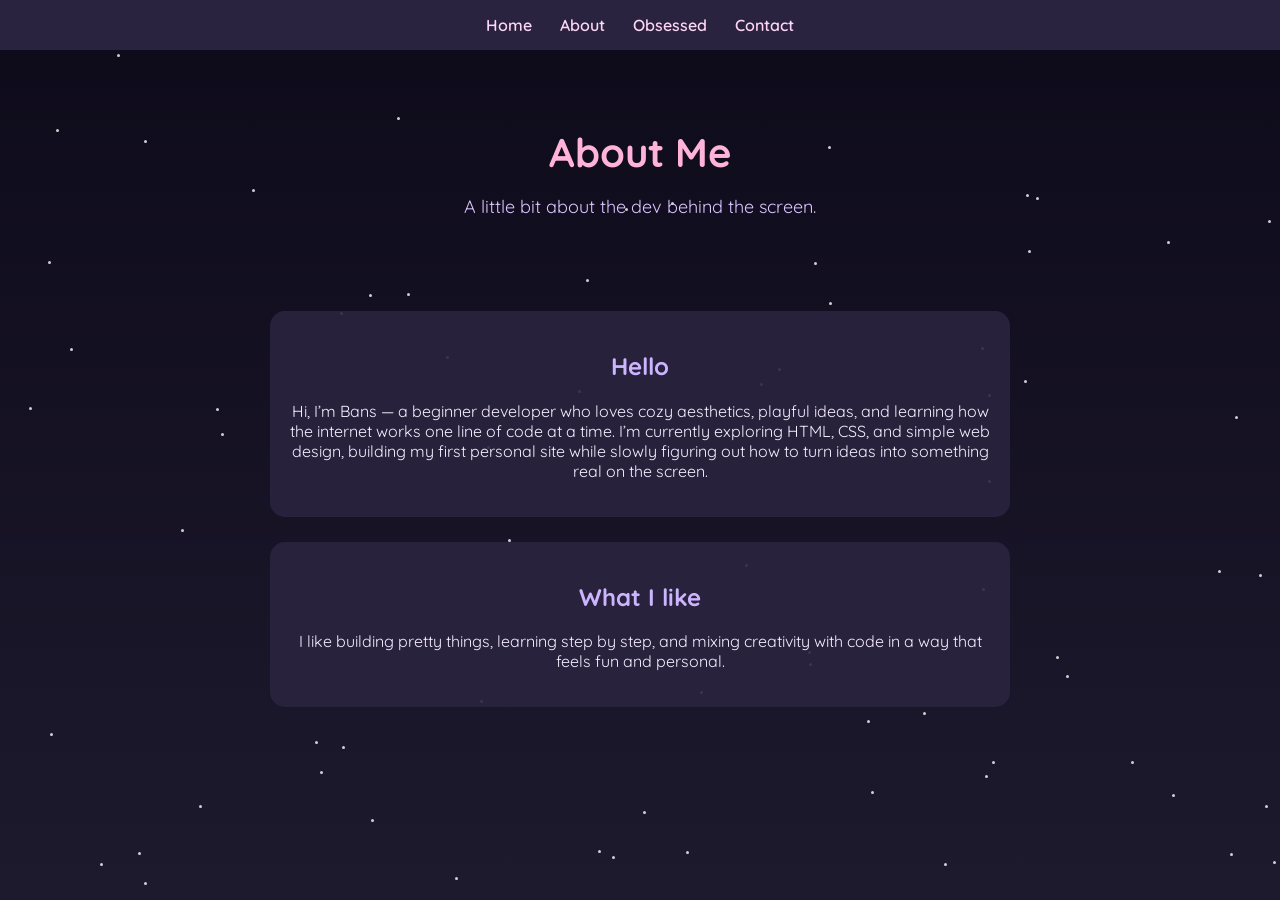
==== commit c906d14a: "tedious but worth" ====
--- a/about.html
+++ b/about.html
@@ -22,8 +22,9 @@
   <div class="card">
     <h2>Hello</h2>
     <p>
-      I’m Bans, a beginner developer who loves gaming, soft aesthetics,
-      and learning how websites come together.
+     Hi, I’m Bans — a beginner developer who loves cozy aesthetics, playful ideas, and learning how the internet works one line of code at a time.
+
+I’m currently exploring HTML, CSS, and simple web design, building my first personal site while slowly figuring out how to turn ideas into something real on the screen.
     </p>
   </div>
 
